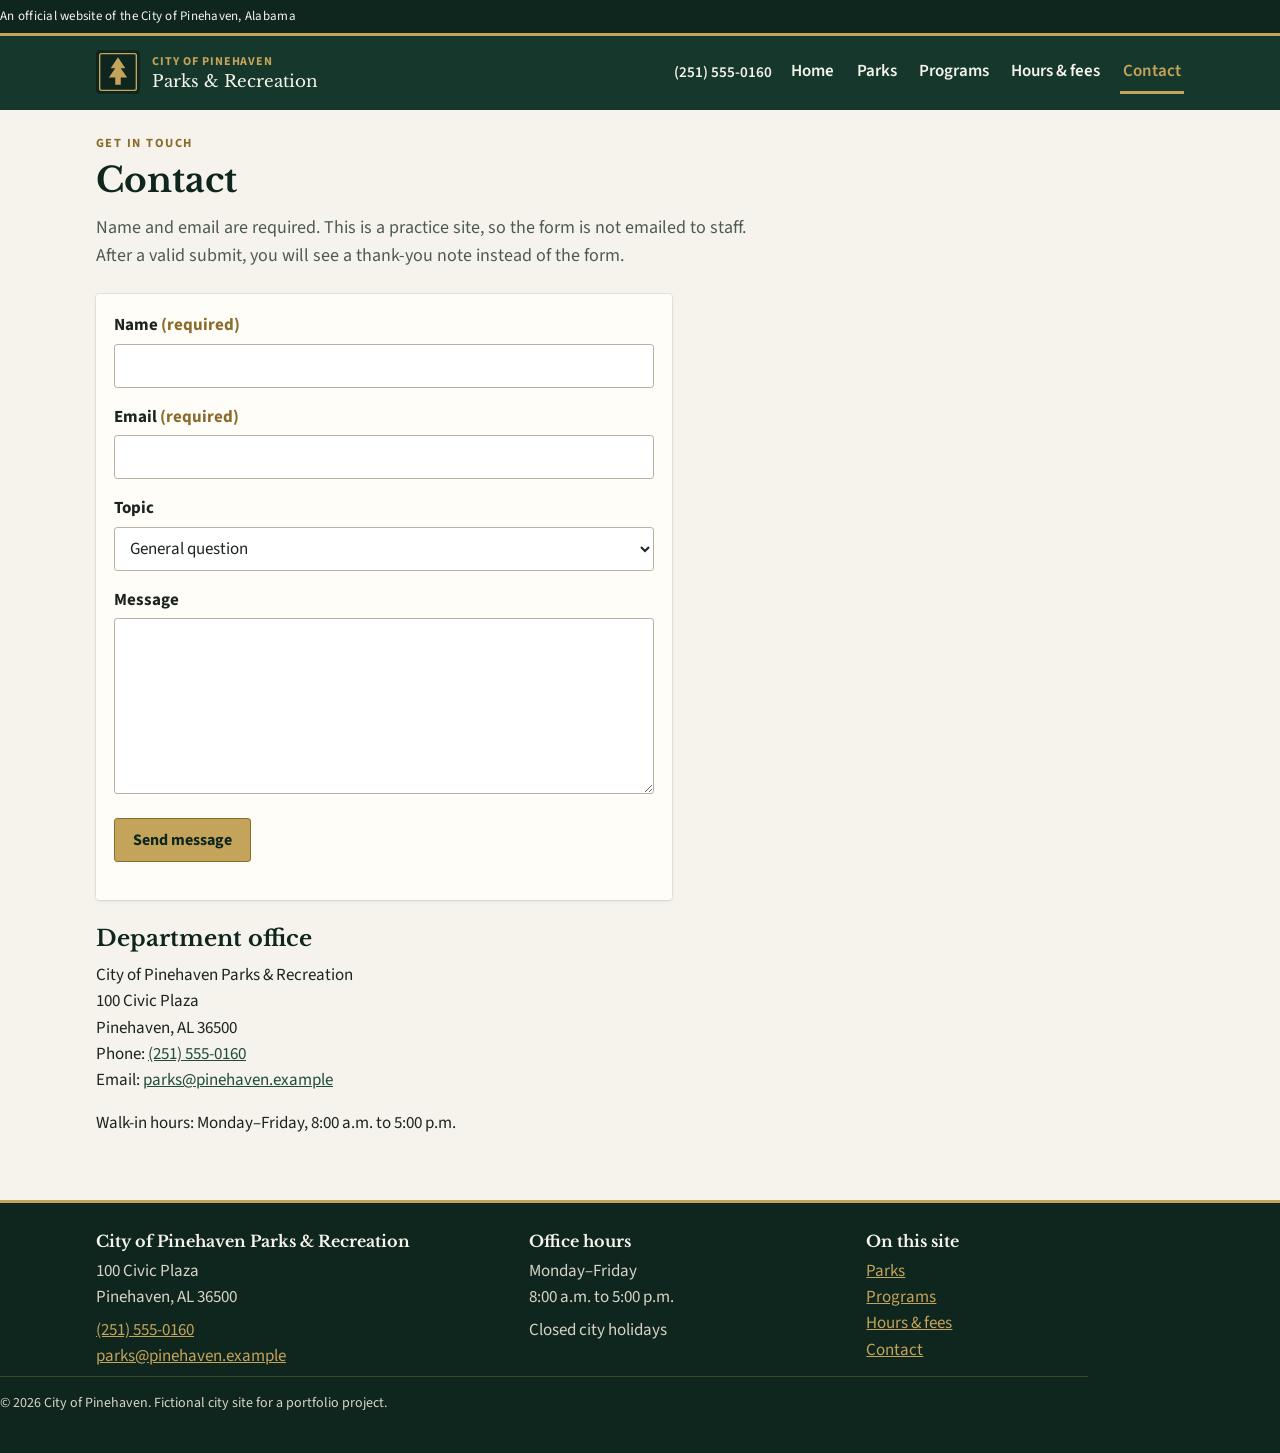
==== contact.html @ 31feec60 "Add City of Pinehaven Parks & Recreation static site Five HTML pages, shared CSS, and commented Java" ====
<!DOCTYPE html>
<html lang="en">
<head>
  <meta charset="utf-8">
  <meta name="viewport" content="width=device-width, initial-scale=1">
  <title>Contact | City of Pinehaven Parks & Recreation</title>
  <meta name="description" content="Contact the City of Pinehaven Parks & Recreation Department. 100 Civic Plaza, Pinehaven, AL 36500.">
  <link rel="icon" href="favicon.svg" type="image/svg+xml">
  <link rel="preconnect" href="https://fonts.googleapis.com">
  <link rel="preconnect" href="https://fonts.gstatic.com" crossorigin>
  <link href="https://fonts.googleapis.com/css2?family=Libre+Baskerville:wght@400;700&family=Source+Sans+3:ital,wght@0,400;0,600;0,700;1,400&display=swap" rel="stylesheet">
  <link rel="stylesheet" href="css/styles.css">
</head>
<body>
  <a class="skip-link" href="#main">Skip to main content</a>
  <div class="official-banner">
    <p class="wrap">An official website of the City of Pinehaven, Alabama</p>
  </div>
  <header class="site-header">
    <div class="wrap header-inner">
      <a class="brand" href="index.html">
        <svg class="brand-mark" xmlns="http://www.w3.org/2000/svg" viewBox="0 0 48 48" aria-hidden="true" focusable="false">
          <rect width="48" height="48" rx="4" fill="#0f261e"/>
          <rect x="4" y="4" width="40" height="40" rx="2" fill="none" stroke="#c4a35a" stroke-width="1.5"/>
          <path fill="#c4a35a" d="M24 8l8 12h-5l7 10h-7v8h-6v-8h-7l7-10h-5z"/>
        </svg>
        <span>
          <span class="brand-kicker">City of Pinehaven</span>
          <span class="brand-name">Parks & Recreation</span>
        </span>
      </a>
      <p class="header-phone"><a href="tel:+12515550160">(251) 555-0160</a></p>
      <button type="button" class="menu-button" aria-controls="site-nav" aria-expanded="false">
        <span class="menu-button-bars" aria-hidden="true"></span>
        Menu
      </button>
      <nav id="site-nav" class="site-nav" aria-label="Primary">
        <ul>
          <li><a href="index.html">Home</a></li>
          <li><a href="parks.html">Parks</a></li>
          <li><a href="programs.html">Programs</a></li>
          <li><a href="hours.html">Hours & fees</a></li>
          <li><a href="contact.html" aria-current="page">Contact</a></li>
        </ul>
      </nav>
    </div>
  </header>

  <main id="main" class="site-main">
    <div class="wrap">
      <header class="page-intro">
        <p class="kicker">Get in touch</p>
        <h1>Contact</h1>
        <p class="lede">Name and email are required. This is a practice site, so the form is not emailed to staff. After a valid submit, you will see a thank-you note instead of the form.</p>
      </header>

      <div id="form-thanks" class="form-thanks" hidden>
        <h2>Thank you</h2>
        <p>Your message was checked in the browser and was not sent to a server. On a live city site, Parks staff would reply by email.</p>
        <p><a href="index.html">Return to the home page</a></p>
      </div>

      <form id="contact-form" class="form" action="#" method="post" novalidate>
        <p id="form-error" class="form-error" hidden role="alert"></p>

        <div class="form-row">
          <label for="name">Name <span class="req">(required)</span></label>
          <input type="text" id="name" name="name" autocomplete="name" required>
        </div>

        <div class="form-row">
          <label for="email">Email <span class="req">(required)</span></label>
          <input type="email" id="email" name="email" autocomplete="email" required>
        </div>

        <div class="form-row">
          <label for="topic">Topic</label>
          <select id="topic" name="topic">
            <option value="general">General question</option>
            <option value="park">Park issue or maintenance</option>
            <option value="program">Program question</option>
            <option value="rental">Pavilion rental</option>
            <option value="fees">Hours or fees</option>
            <option value="other">Other</option>
          </select>
        </div>

        <div class="form-row">
          <label for="message">Message</label>
          <textarea id="message" name="message" rows="6"></textarea>
        </div>

        <p><button type="submit" class="button">Send message</button></p>
      </form>

      <aside class="contact-aside">
        <h2>Department office</h2>
        <address>
          City of Pinehaven Parks & Recreation<br>
          100 Civic Plaza<br>
          Pinehaven, AL 36500
        </address>
        <p>Phone: <a href="tel:+12515550160">(251) 555-0160</a><br>
          Email: <a href="mailto:parks@pinehaven.example">parks@pinehaven.example</a></p>
        <p>Walk-in hours: Monday–Friday, 8:00 a.m. to 5:00 p.m.</p>
      </aside>
    </div>
  </main>

  <footer class="site-footer">
    <div class="wrap footer-grid">
      <div>
        <h2>City of Pinehaven Parks & Recreation</h2>
        <address>
          100 Civic Plaza<br>
          Pinehaven, AL 36500
        </address>
        <p><a href="tel:+12515550160">(251) 555-0160</a><br>
          <a href="mailto:parks@pinehaven.example">parks@pinehaven.example</a></p>
      </div>
      <div>
        <h2>Office hours</h2>
        <p>Monday–Friday<br>8:00 a.m. to 5:00 p.m.</p>
        <p>Closed city holidays</p>
      </div>
      <div>
        <h2>On this site</h2>
        <p><a href="parks.html">Parks</a><br>
          <a href="programs.html">Programs</a><br>
          <a href="hours.html">Hours & fees</a><br>
          <a href="contact.html">Contact</a></p>
      </div>
    </div>
    <p class="wrap copyright">&copy; <span id="year">2026</span> City of Pinehaven. Fictional city site for a portfolio project.</p>
  </footer>
  <script src="js/main.js"></script>
</body>
</html>
---- css/styles.css ----
/* City of Pinehaven Parks & Recreation
   Tokens first, then layout. Mobile-first: base styles are the phone layout.
   Dark green, off-white, one gold accent. Small radii so it reads civic, not app-like. */

:root {
  --color-green: #16382c;
  --color-green-deep: #0f261e;
  --color-green-mid: #1f4d3a;
  --color-gold: #c4a35a;
  --color-gold-dark: #8a6b2c;
  --color-offwhite: #f6f3ec;
  --color-paper: #fffdf8;
  --color-ink: #1c241f;
  --color-muted: #4d5a53;
  --color-line: #d8d2c6;
  --color-danger: #7a1f1f;
  --color-danger-bg: #f8eaea;
  --font-serif: "Libre Baskerville", "Palatino Linotype", Palatino, "Times New Roman", serif;
  --font-sans: "Source Sans 3", "Segoe UI", system-ui, -apple-system, sans-serif;
  --space: 0.25rem;
  --max: 68rem;
  --radius: 0.2rem;
  --shadow-border:
    0 0 0 1px rgba(22, 56, 44, 0.08),
    0 1px 2px -1px rgba(22, 56, 44, 0.08),
    0 2px 4px 0 rgba(22, 56, 44, 0.05);
  --shadow-border-hover:
    0 0 0 1px rgba(22, 56, 44, 0.14),
    0 2px 6px -1px rgba(22, 56, 44, 0.12);
}

*,
*::before,
*::after {
  box-sizing: border-box;
}

html {
  -webkit-font-smoothing: antialiased;
  -moz-osx-font-smoothing: grayscale;
}

body {
  margin: 0;
  font-family: var(--font-sans);
  font-size: 1.0625rem;
  line-height: 1.55;
  color: var(--color-ink);
  background: var(--color-offwhite);
}

img,
svg {
  max-width: 100%;
  display: block;
}

h1,
h2,
h3 {
  font-family: var(--font-serif);
  font-weight: 700;
  line-height: 1.25;
  text-wrap: balance;
  color: var(--color-green-deep);
}

h1 {
  font-size: 1.85rem;
  margin: 0 0 0.75rem;
}

h2 {
  font-size: 1.4rem;
  margin: 0 0 0.65rem;
}

h3 {
  font-size: 1.1rem;
  margin: 0 0 0.4rem;
}

p {
  margin: 0 0 1rem;
  text-wrap: pretty;
}

a {
  color: var(--color-green-mid);
}

a:hover {
  color: var(--color-gold-dark);
}

:focus-visible {
  outline: 3px solid var(--color-gold);
  outline-offset: 2px;
}

.skip-link {
  position: absolute;
  left: 0.75rem;
  top: -4rem;
  z-index: 100;
  padding: 0.6rem 0.9rem;
  background: var(--color-gold);
  color: var(--color-green-deep);
  font-weight: 700;
  text-decoration: none;
}

.skip-link:focus {
  top: 0.75rem;
}

.wrap {
  width: min(100% - 2rem, var(--max));
  margin-inline: auto;
}

/* Official strip */
.official-banner {
  background: var(--color-green-deep);
  color: var(--color-offwhite);
  font-size: 0.8125rem;
  letter-spacing: 0.02em;
  padding: 0.4rem 0;
  border-bottom: 3px solid var(--color-gold);
}

.official-banner p {
  margin: 0;
}

/* Header */
.site-header {
  background: var(--color-green);
  color: var(--color-offwhite);
}

.header-inner {
  display: flex;
  flex-wrap: wrap;
  align-items: center;
  gap: 0.75rem 1rem;
  padding: 0.9rem 0 1rem;
}

.brand {
  display: flex;
  align-items: center;
  gap: 0.75rem;
  color: inherit;
  text-decoration: none;
  min-width: 0;
  flex: 1 1 auto;
}

.brand:hover {
  color: inherit;
}

.brand-mark {
  width: 2.75rem;
  height: 2.75rem;
  flex-shrink: 0;
}

.brand-kicker {
  display: block;
  font-size: 0.75rem;
  letter-spacing: 0.08em;
  text-transform: uppercase;
  color: var(--color-gold);
  font-weight: 700;
}

.brand-name {
  display: block;
  font-family: var(--font-serif);
  font-size: 1.05rem;
  line-height: 1.25;
}

.header-phone {
  margin: 0;
  font-size: 0.95rem;
}

.header-phone a {
  color: var(--color-offwhite);
  text-decoration: none;
  font-weight: 600;
}

.header-phone a:hover {
  color: var(--color-gold);
}

.menu-button {
  display: inline-flex;
  align-items: center;
  gap: 0.45rem;
  min-height: 44px;
  padding: 0.45rem 0.8rem;
  border: 1px solid rgba(246, 243, 236, 0.35);
  background: transparent;
  color: var(--color-offwhite);
  font: inherit;
  font-weight: 600;
  cursor: pointer;
  border-radius: var(--radius);
}

.menu-button-bars {
  display: block;
  width: 1.1rem;
  height: 2px;
  background: currentColor;
  box-shadow: 0 -5px 0 currentColor, 0 5px 0 currentColor;
}

.site-nav {
  flex: 1 1 100%;
  display: none;
}

.site-nav.is-open {
  display: block;
}

.site-nav ul {
  list-style: none;
  margin: 0;
  padding: 0.25rem 0 0;
}

.site-nav a {
  display: flex;
  align-items: center;
  min-height: 44px;
  padding: 0.35rem 0.2rem;
  color: var(--color-offwhite);
  text-decoration: none;
  font-weight: 600;
  border-bottom: 3px solid transparent;
}

.site-nav a:hover,
.site-nav a[aria-current="page"] {
  color: var(--color-gold);
  border-bottom-color: var(--color-gold);
}

/* Main + page intro */
.site-main {
  padding: 1.5rem 0 3rem;
}

.page-intro {
  margin-bottom: 1.5rem;
  max-width: 42rem;
}

.lede {
  font-size: 1.125rem;
  color: var(--color-muted);
}

.kicker {
  margin: 0 0 0.35rem;
  font-size: 0.78rem;
  letter-spacing: 0.12em;
  text-transform: uppercase;
  font-weight: 700;
  color: var(--color-gold-dark);
}

.kicker-on-dark {
  color: var(--color-gold);
}

.visually-hidden {
  position: absolute;
  width: 1px;
  height: 1px;
  padding: 0;
  margin: -1px;
  overflow: hidden;
  clip: rect(0, 0, 0, 0);
  white-space: nowrap;
  border: 0;
}

/* Hero */
.hero {
  background: var(--color-green);
  color: var(--color-offwhite);
  padding: 1.75rem 0 2rem;
  border-bottom: 3px solid var(--color-gold);
}

.hero h1 {
  color: var(--color-offwhite);
  font-size: 2rem;
  max-width: 16ch;
}

.hero p {
  max-width: 38rem;
  color: #e7e1d4;
}

.hero-rule {
  width: 3.5rem;
  height: 3px;
  background: var(--color-gold);
  border: 0;
  margin: 0 0 1rem;
}

/* Buttons */
.button {
  display: inline-flex;
  align-items: center;
  justify-content: center;
  min-height: 44px;
  padding: 0.5rem 1.1rem;
  background: var(--color-gold);
  color: var(--color-green-deep);
  font-weight: 700;
  text-decoration: none;
  border: 1px solid var(--color-gold-dark);
  border-radius: var(--radius);
  cursor: pointer;
  font-family: inherit;
  font-size: 1rem;
}

.button:hover {
  background: #d4b56a;
  color: var(--color-green-deep);
}

.button-secondary {
  background: transparent;
  color: var(--color-green);
  border-color: var(--color-green);
}

.button-secondary:hover {
  background: var(--color-green);
  color: var(--color-offwhite);
}

/* Cards */
.card-grid {
  display: grid;
  gap: 1rem;
}

.card,
.park-card,
.program-card,
.highlight-card {
  background: var(--color-paper);
  box-shadow: var(--shadow-border);
  border-radius: var(--radius);
  padding: 1.1rem 1.15rem 1.2rem;
  border-top: 3px solid var(--color-gold);
}

.highlight-card h2 {
  font-size: 1.2rem;
}

.muted {
  color: var(--color-muted);
  margin-bottom: 0.5rem;
}

.tag-list {
  display: flex;
  flex-wrap: wrap;
  gap: 0.4rem;
  margin: 0.75rem 0 0;
  padding: 0;
  list-style: none;
}

.tag {
  display: inline-block;
  padding: 0.15rem 0.5rem;
  border: 1px solid var(--color-green);
  color: var(--color-green);
  font-size: 0.78rem;
  font-weight: 700;
  letter-spacing: 0.04em;
  text-transform: uppercase;
}

/* Filters (parks page) */
.filters {
  background: var(--color-paper);
  box-shadow: var(--shadow-border);
  padding: 1rem 1.1rem;
  margin-bottom: 1.25rem;
  border-radius: var(--radius);
}

.filters legend {
  font-family: var(--font-serif);
  font-weight: 700;
  color: var(--color-green-deep);
  padding: 0;
}

.filter-options {
  display: flex;
  flex-wrap: wrap;
  gap: 0.5rem 1rem;
  margin: 0.5rem 0 0.75rem;
}

.filter-options label {
  display: inline-flex;
  align-items: center;
  gap: 0.45rem;
  min-height: 44px;
  cursor: pointer;
  font-weight: 600;
}

.filter-options input {
  width: 1.1rem;
  height: 1.1rem;
  accent-color: var(--color-green);
}

.filters-actions {
  display: flex;
  flex-wrap: wrap;
  align-items: center;
  gap: 0.75rem 1rem;
}

.parks-status {
  margin: 0;
  font-weight: 600;
  color: var(--color-muted);
  font-variant-numeric: tabular-nums;
}

.parks-empty {
  background: var(--color-paper);
  padding: 1rem 1.1rem;
  box-shadow: var(--shadow-border);
}

.park-card[hidden],
.parks-empty[hidden] {
  display: none;
}

/* Programs */
.program-meta {
  margin: 0;
  color: var(--color-muted);
  font-size: 0.95rem;
}

.program-meta dt {
  font-weight: 700;
  color: var(--color-green);
  float: left;
  clear: left;
  width: 5.5rem;
}

.program-meta dd {
  margin: 0 0 0.25rem 5.5rem;
}

/* Table */
.table-wrap {
  overflow-x: auto;
  background: var(--color-paper);
  box-shadow: var(--shadow-border);
  border-radius: var(--radius);
}

table {
  width: 100%;
  border-collapse: collapse;
  min-width: 36rem;
}

caption {
  text-align: left;
  font-family: var(--font-serif);
  font-weight: 700;
  font-size: 1.1rem;
  padding: 1rem 1rem 0.5rem;
  color: var(--color-green-deep);
  caption-side: top;
}

th,
td {
  text-align: left;
  padding: 0.7rem 1rem;
  border-top: 1px solid var(--color-line);
  vertical-align: top;
}

thead th {
  background: var(--color-green);
  color: var(--color-offwhite);
  font-weight: 700;
  border-top: 0;
  font-variant-numeric: tabular-nums;
}

tbody tr:nth-child(even) {
  background: #f3efe6;
}

.note {
  margin-top: 1.25rem;
  padding: 0.9rem 1rem;
  border-left: 4px solid var(--color-gold);
  background: var(--color-paper);
}

/* Form */
.form {
  background: var(--color-paper);
  box-shadow: var(--shadow-border);
  padding: 1.15rem 1.15rem 1.35rem;
  max-width: 36rem;
  border-radius: var(--radius);
}

.form-row {
  margin-bottom: 1rem;
}

.form label,
.form .label {
  display: block;
  font-weight: 700;
  margin-bottom: 0.3rem;
}

.req {
  color: var(--color-gold-dark);
  font-weight: 700;
}

input[type="text"],
input[type="email"],
select,
textarea {
  width: 100%;
  min-height: 44px;
  padding: 0.5rem 0.65rem;
  border: 1px solid #b7b0a3;
  border-radius: var(--radius);
  font: inherit;
  background: #fff;
  color: var(--color-ink);
}

textarea {
  min-height: 8rem;
  resize: vertical;
}

.form-error {
  margin-bottom: 1rem;
  padding: 0.7rem 0.85rem;
  background: var(--color-danger-bg);
  color: var(--color-danger);
  font-weight: 600;
  border-left: 4px solid var(--color-danger);
}

.form-thanks {
  background: var(--color-paper);
  box-shadow: var(--shadow-border);
  padding: 1.25rem 1.2rem;
  max-width: 36rem;
  border-top: 3px solid var(--color-gold);
}

.contact-aside {
  margin-top: 1.5rem;
}

.contact-aside address {
  font-style: normal;
}

/* Footer */
.site-footer {
  background: var(--color-green-deep);
  color: #d9d3c7;
  padding: 1.75rem 0 2rem;
  border-top: 3px solid var(--color-gold);
}

.site-footer a {
  color: var(--color-gold);
}

.footer-grid {
  display: grid;
  gap: 1.25rem;
}

.site-footer h2 {
  color: var(--color-offwhite);
  font-size: 1rem;
  margin-bottom: 0.4rem;
}

.site-footer p,
.site-footer address {
  margin: 0 0 0.4rem;
  font-style: normal;
}

.copyright {
  margin-top: 1.25rem;
  padding-top: 1rem;
  border-top: 1px solid rgba(196, 163, 90, 0.25);
  font-size: 0.875rem;
}

@media (min-width: 40rem) {
  h1 {
    font-size: 2.15rem;
  }

  .hero h1 {
    font-size: 2.45rem;
  }

  .card-grid {
    grid-template-columns: 1fr 1fr;
  }
}

@media (min-width: 56rem) {
  .header-inner {
    flex-wrap: nowrap;
  }

  .menu-button {
    display: none;
  }

  .site-nav {
    display: block;
    flex: 0 1 auto;
  }

  .site-nav ul {
    display: flex;
    gap: 0.35rem 1rem;
    padding: 0;
  }

  .card-grid.three {
    grid-template-columns: 1fr 1fr 1fr;
  }

  .footer-grid {
    grid-template-columns: 1.3fr 1fr 1fr;
  }
}

@media (prefers-reduced-motion: reduce) {
  *,
  *::before,
  *::after {
    transition: none !important;
    animation: none !important;
  }
}
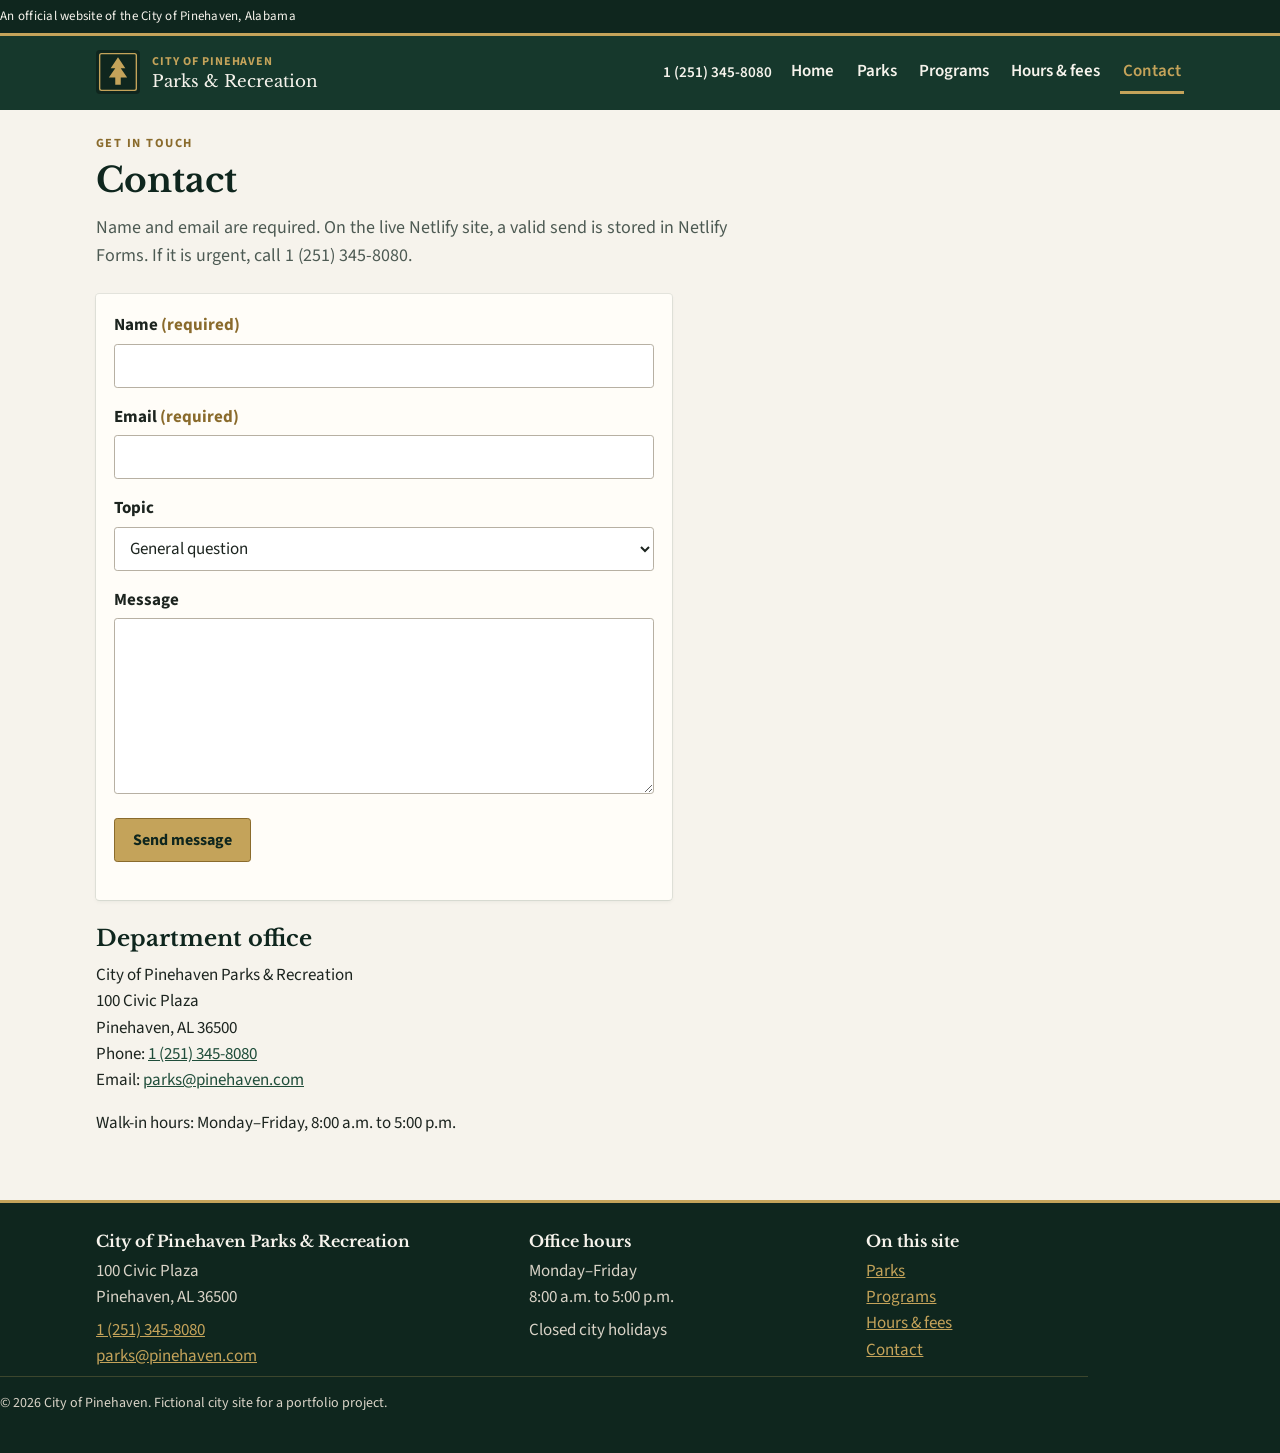
==== commit 0bdf4414: "Update contact details and hook the form to Netlify Forms Phone is now 1 (251) 345-8080, email is pa" ====
--- a/contact.html
+++ b/contact.html
@@ -29,7 +29,7 @@
           <span class="brand-name">Parks & Recreation</span>
         </span>
       </a>
-      <p class="header-phone"><a href="tel:+12515550160">(251) 555-0160</a></p>
+      <p class="header-phone"><a href="tel:+12513458080">1 (251) 345-8080</a></p>
       <button type="button" class="menu-button" aria-controls="site-nav" aria-expanded="false">
         <span class="menu-button-bars" aria-hidden="true"></span>
         Menu
@@ -51,16 +51,20 @@
       <header class="page-intro">
         <p class="kicker">Get in touch</p>
         <h1>Contact</h1>
-        <p class="lede">Name and email are required. This is a practice site, so the form is not emailed to staff. After a valid submit, you will see a thank-you note instead of the form.</p>
+        <p class="lede">Name and email are required. On the live Netlify site, a valid send is stored in Netlify Forms. If it is urgent, call 1 (251) 345-8080.</p>
       </header>
 
       <div id="form-thanks" class="form-thanks" hidden>
         <h2>Thank you</h2>
-        <p>Your message was checked in the browser and was not sent to a server. On a live city site, Parks staff would reply by email.</p>
+        <p>Your message was sent. Parks staff will write back during Monday–Friday hours, 8:00 a.m. to 5:00 p.m. If it is urgent, call <a href="tel:+12513458080">1 (251) 345-8080</a>.</p>
         <p><a href="index.html">Return to the home page</a></p>
       </div>
 
-      <form id="contact-form" class="form" action="#" method="post" novalidate>
+      <form id="contact-form" class="form" name="contact" action="/contact.html" method="POST" data-netlify="true" netlify-honeypot="bot-field" novalidate>
+        <input type="hidden" name="form-name" value="contact">
+        <p class="visually-hidden">
+          <label>Leave this field empty <input name="bot-field" tabindex="-1" autocomplete="off"></label>
+        </p>
         <p id="form-error" class="form-error" hidden role="alert"></p>
 
         <div class="form-row">
@@ -100,8 +104,8 @@
           100 Civic Plaza<br>
           Pinehaven, AL 36500
         </address>
-        <p>Phone: <a href="tel:+12515550160">(251) 555-0160</a><br>
-          Email: <a href="mailto:parks@pinehaven.example">parks@pinehaven.example</a></p>
+        <p>Phone: <a href="tel:+12513458080">1 (251) 345-8080</a><br>
+          Email: <a href="mailto:parks@pinehaven.com">parks@pinehaven.com</a></p>
         <p>Walk-in hours: Monday–Friday, 8:00 a.m. to 5:00 p.m.</p>
       </aside>
     </div>
@@ -115,8 +119,8 @@
           100 Civic Plaza<br>
           Pinehaven, AL 36500
         </address>
-        <p><a href="tel:+12515550160">(251) 555-0160</a><br>
-          <a href="mailto:parks@pinehaven.example">parks@pinehaven.example</a></p>
+        <p><a href="tel:+12513458080">1 (251) 345-8080</a><br>
+          <a href="mailto:parks@pinehaven.com">parks@pinehaven.com</a></p>
       </div>
       <div>
         <h2>Office hours</h2>
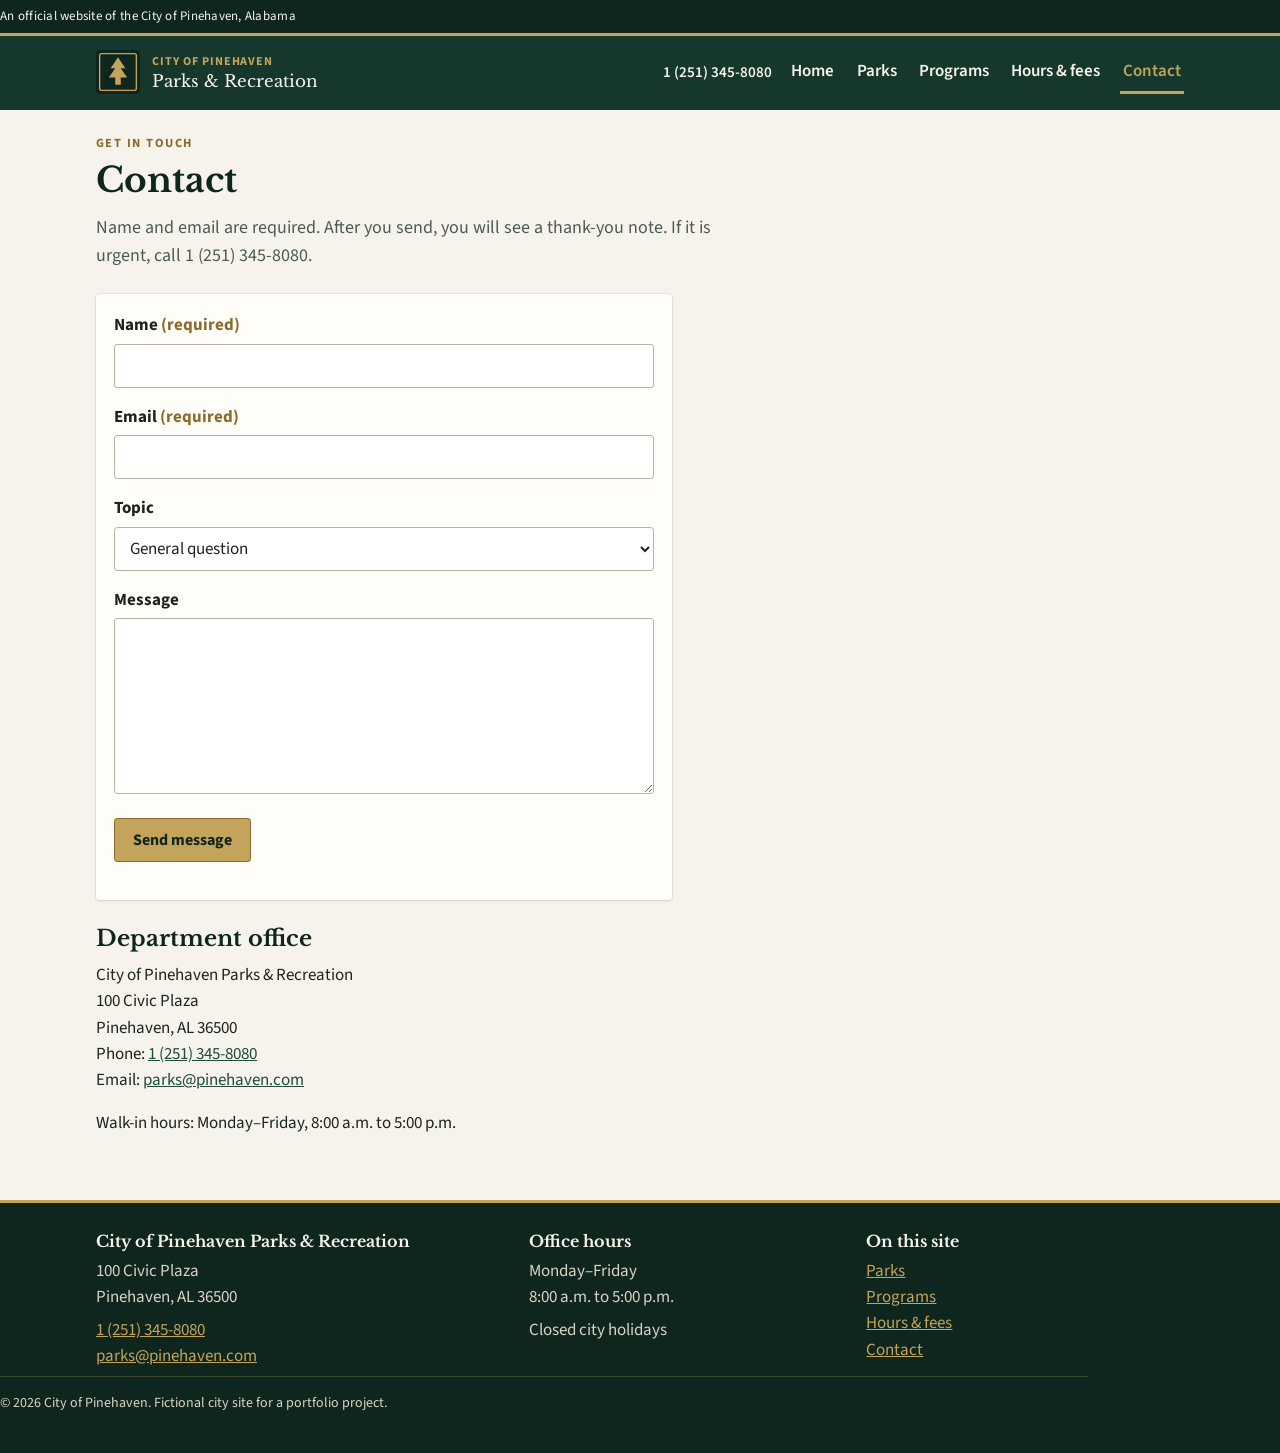
==== commit 586341d4: "Keep the contact intro municipal; Netlify still handles the send" ====
--- a/contact.html
+++ b/contact.html
@@ -51,7 +51,7 @@
       <header class="page-intro">
         <p class="kicker">Get in touch</p>
         <h1>Contact</h1>
-        <p class="lede">Name and email are required. On the live Netlify site, a valid send is stored in Netlify Forms. If it is urgent, call 1 (251) 345-8080.</p>
+        <p class="lede">Name and email are required. After you send, you will see a thank-you note. If it is urgent, call 1 (251) 345-8080.</p>
       </header>
 
       <div id="form-thanks" class="form-thanks" hidden>
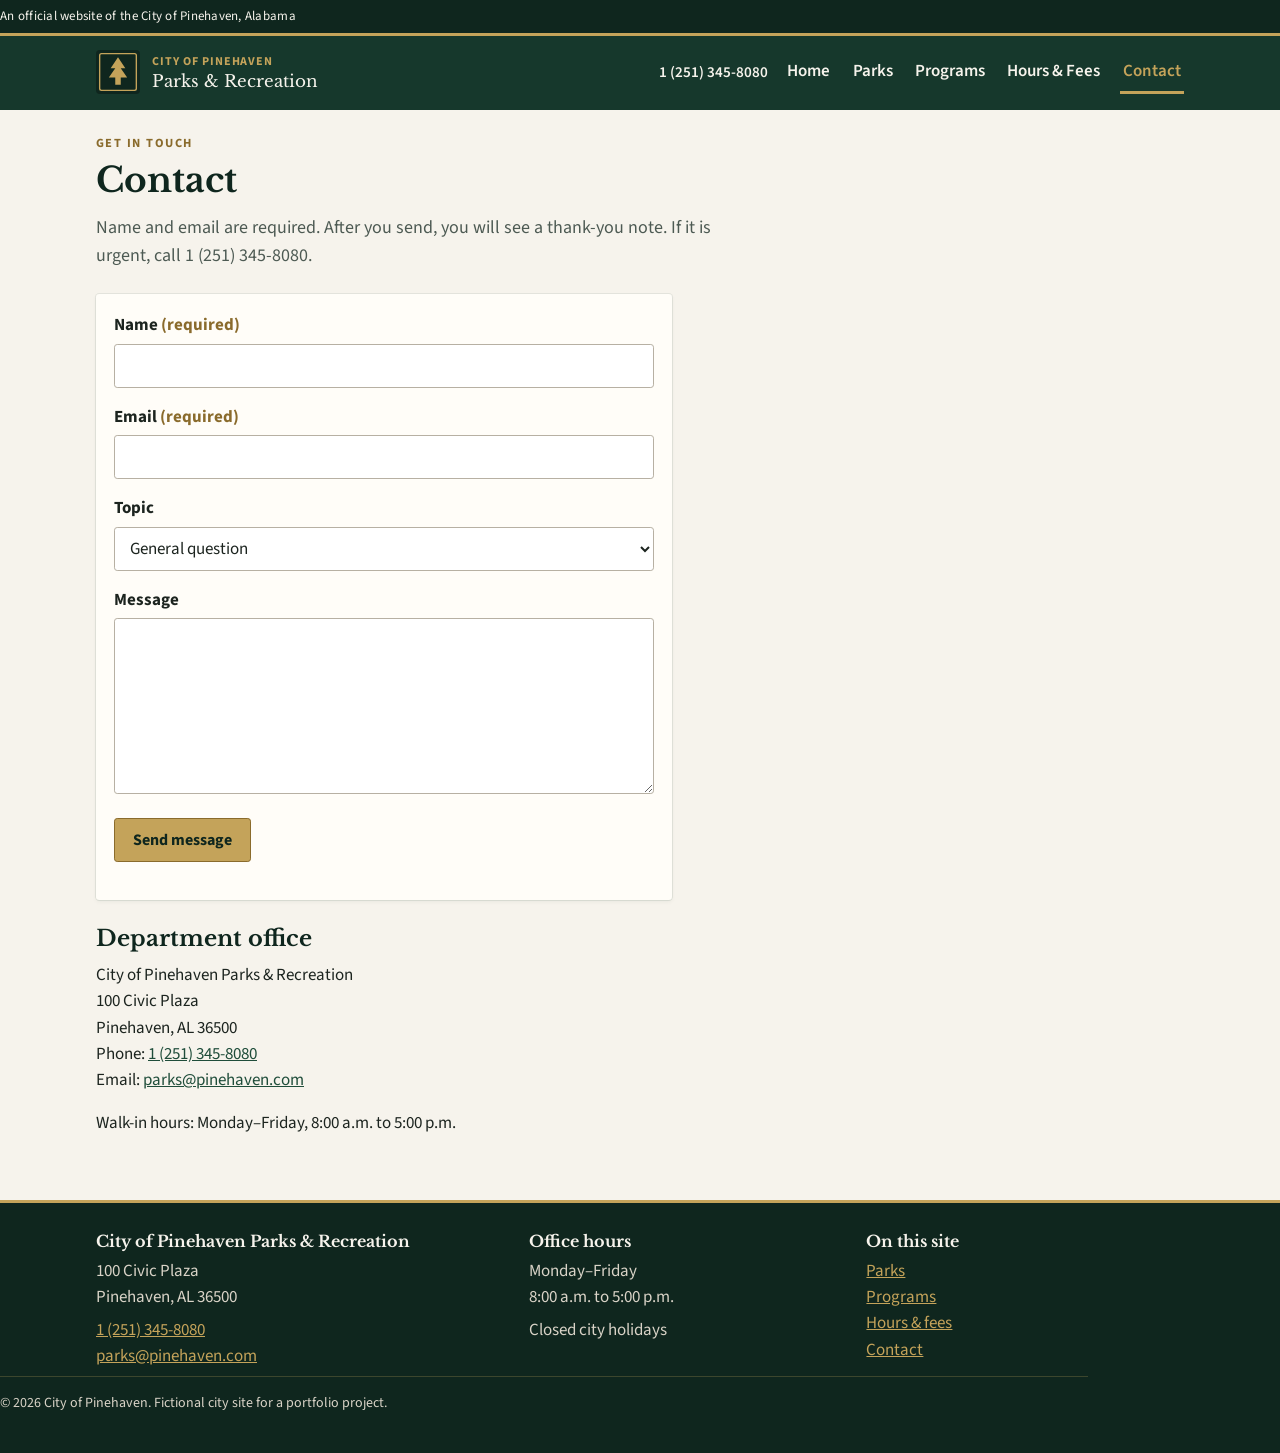
==== commit af8495e2: "Correct capitalization of 'Fees' in navigation" ====
--- a/contact.html
+++ b/contact.html
@@ -39,7 +39,7 @@
           <li><a href="index.html">Home</a></li>
           <li><a href="parks.html">Parks</a></li>
           <li><a href="programs.html">Programs</a></li>
-          <li><a href="hours.html">Hours & fees</a></li>
+          <li><a href="hours.html">Hours & Fees</a></li>
           <li><a href="contact.html" aria-current="page">Contact</a></li>
         </ul>
       </nav>
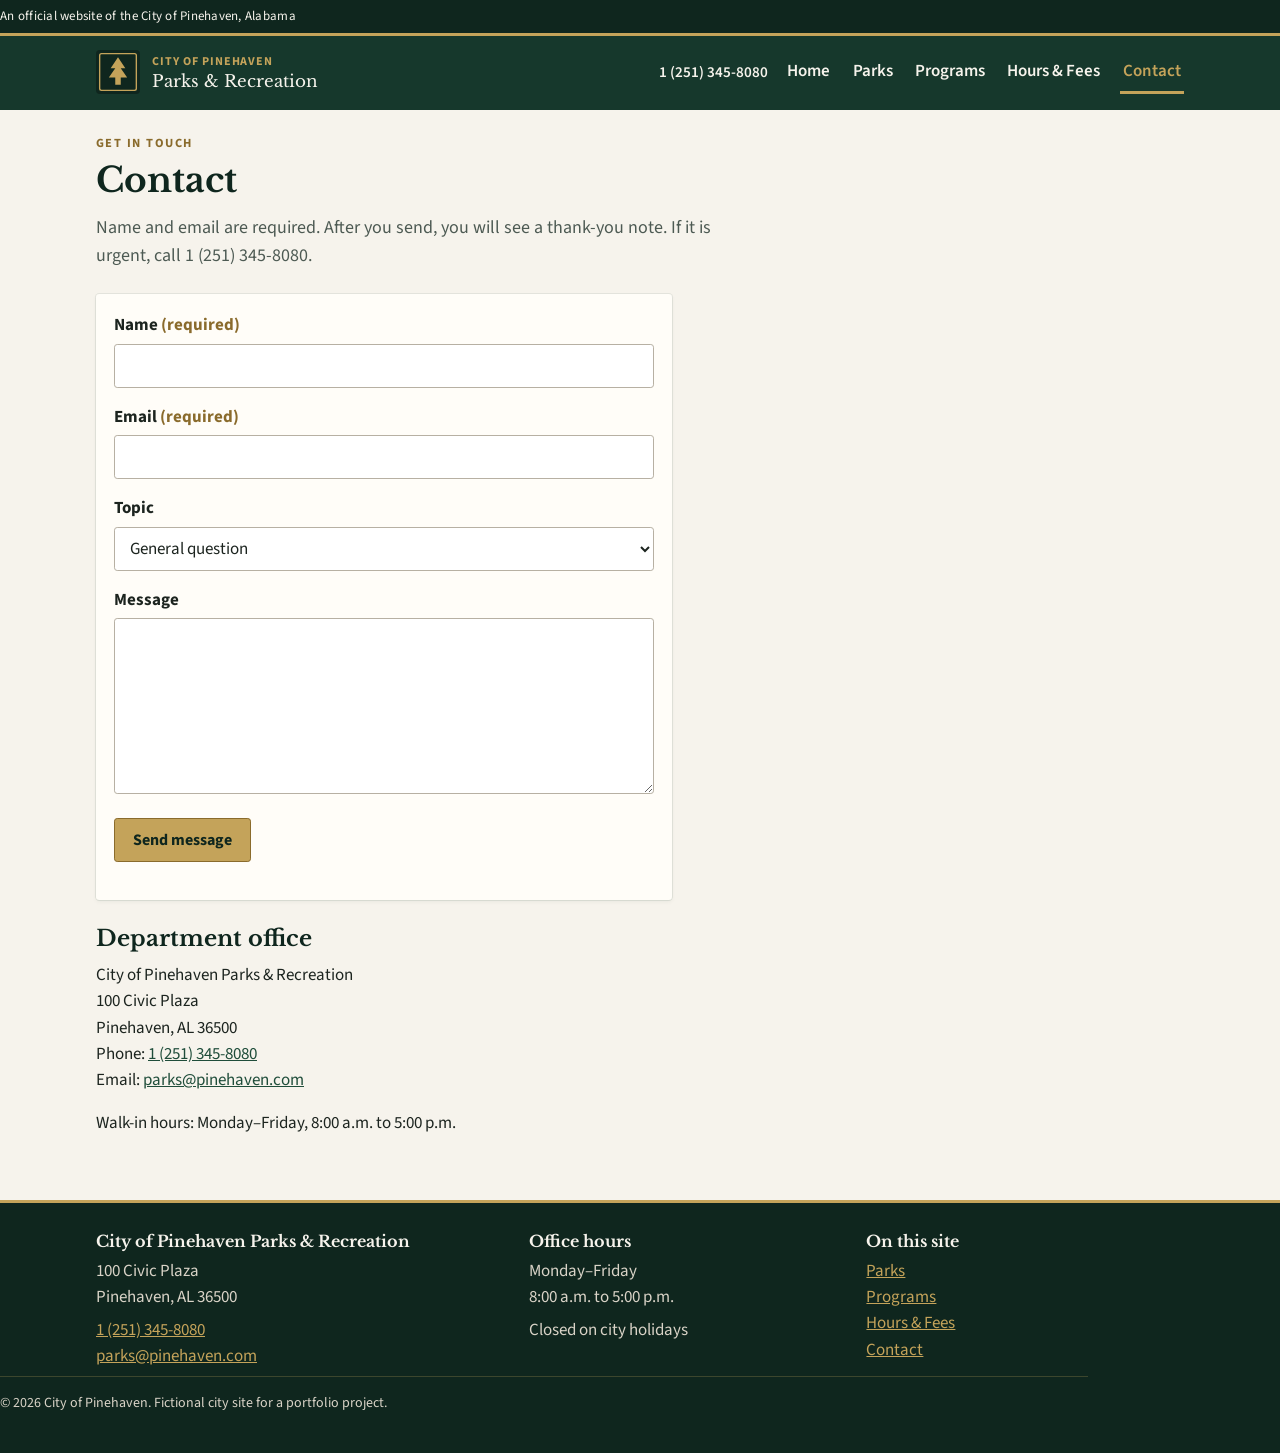
==== commit 657f3e25: "Update Parks, Programs, and Contact footers" ====
--- a/contact.html
+++ b/contact.html
@@ -3,8 +3,8 @@
 <head>
   <meta charset="utf-8">
   <meta name="viewport" content="width=device-width, initial-scale=1">
-  <title>Contact | City of Pinehaven Parks & Recreation</title>
-  <meta name="description" content="Contact the City of Pinehaven Parks & Recreation Department. 100 Civic Plaza, Pinehaven, AL 36500.">
+  <title>Contact | City of Pinehaven Parks &amp; Recreation</title>
+  <meta name="description" content="Contact the City of Pinehaven Parks &amp; Recreation Department. 100 Civic Plaza, Pinehaven, AL 36500.">
   <link rel="icon" href="favicon.svg" type="image/svg+xml">
   <link rel="preconnect" href="https://fonts.googleapis.com">
   <link rel="preconnect" href="https://fonts.gstatic.com" crossorigin>
@@ -26,7 +26,7 @@
         </svg>
         <span>
           <span class="brand-kicker">City of Pinehaven</span>
-          <span class="brand-name">Parks & Recreation</span>
+          <span class="brand-name">Parks &amp; Recreation</span>
         </span>
       </a>
       <p class="header-phone"><a href="tel:+12513458080">1 (251) 345-8080</a></p>
@@ -39,7 +39,7 @@
           <li><a href="index.html">Home</a></li>
           <li><a href="parks.html">Parks</a></li>
           <li><a href="programs.html">Programs</a></li>
-          <li><a href="hours.html">Hours & Fees</a></li>
+          <li><a href="hours.html">Hours &amp; Fees</a></li>
           <li><a href="contact.html" aria-current="page">Contact</a></li>
         </ul>
       </nav>
@@ -100,7 +100,7 @@
       <aside class="contact-aside">
         <h2>Department office</h2>
         <address>
-          City of Pinehaven Parks & Recreation<br>
+          City of Pinehaven Parks &amp; Recreation<br>
           100 Civic Plaza<br>
           Pinehaven, AL 36500
         </address>
@@ -114,7 +114,7 @@
   <footer class="site-footer">
     <div class="wrap footer-grid">
       <div>
-        <h2>City of Pinehaven Parks & Recreation</h2>
+        <h2>City of Pinehaven Parks &amp; Recreation</h2>
         <address>
           100 Civic Plaza<br>
           Pinehaven, AL 36500
@@ -125,13 +125,13 @@
       <div>
         <h2>Office hours</h2>
         <p>Monday–Friday<br>8:00 a.m. to 5:00 p.m.</p>
-        <p>Closed city holidays</p>
+        <p>Closed on city holidays</p>
       </div>
       <div>
         <h2>On this site</h2>
         <p><a href="parks.html">Parks</a><br>
           <a href="programs.html">Programs</a><br>
-          <a href="hours.html">Hours & fees</a><br>
+          <a href="hours.html">Hours &amp; Fees</a><br>
           <a href="contact.html">Contact</a></p>
       </div>
     </div>
